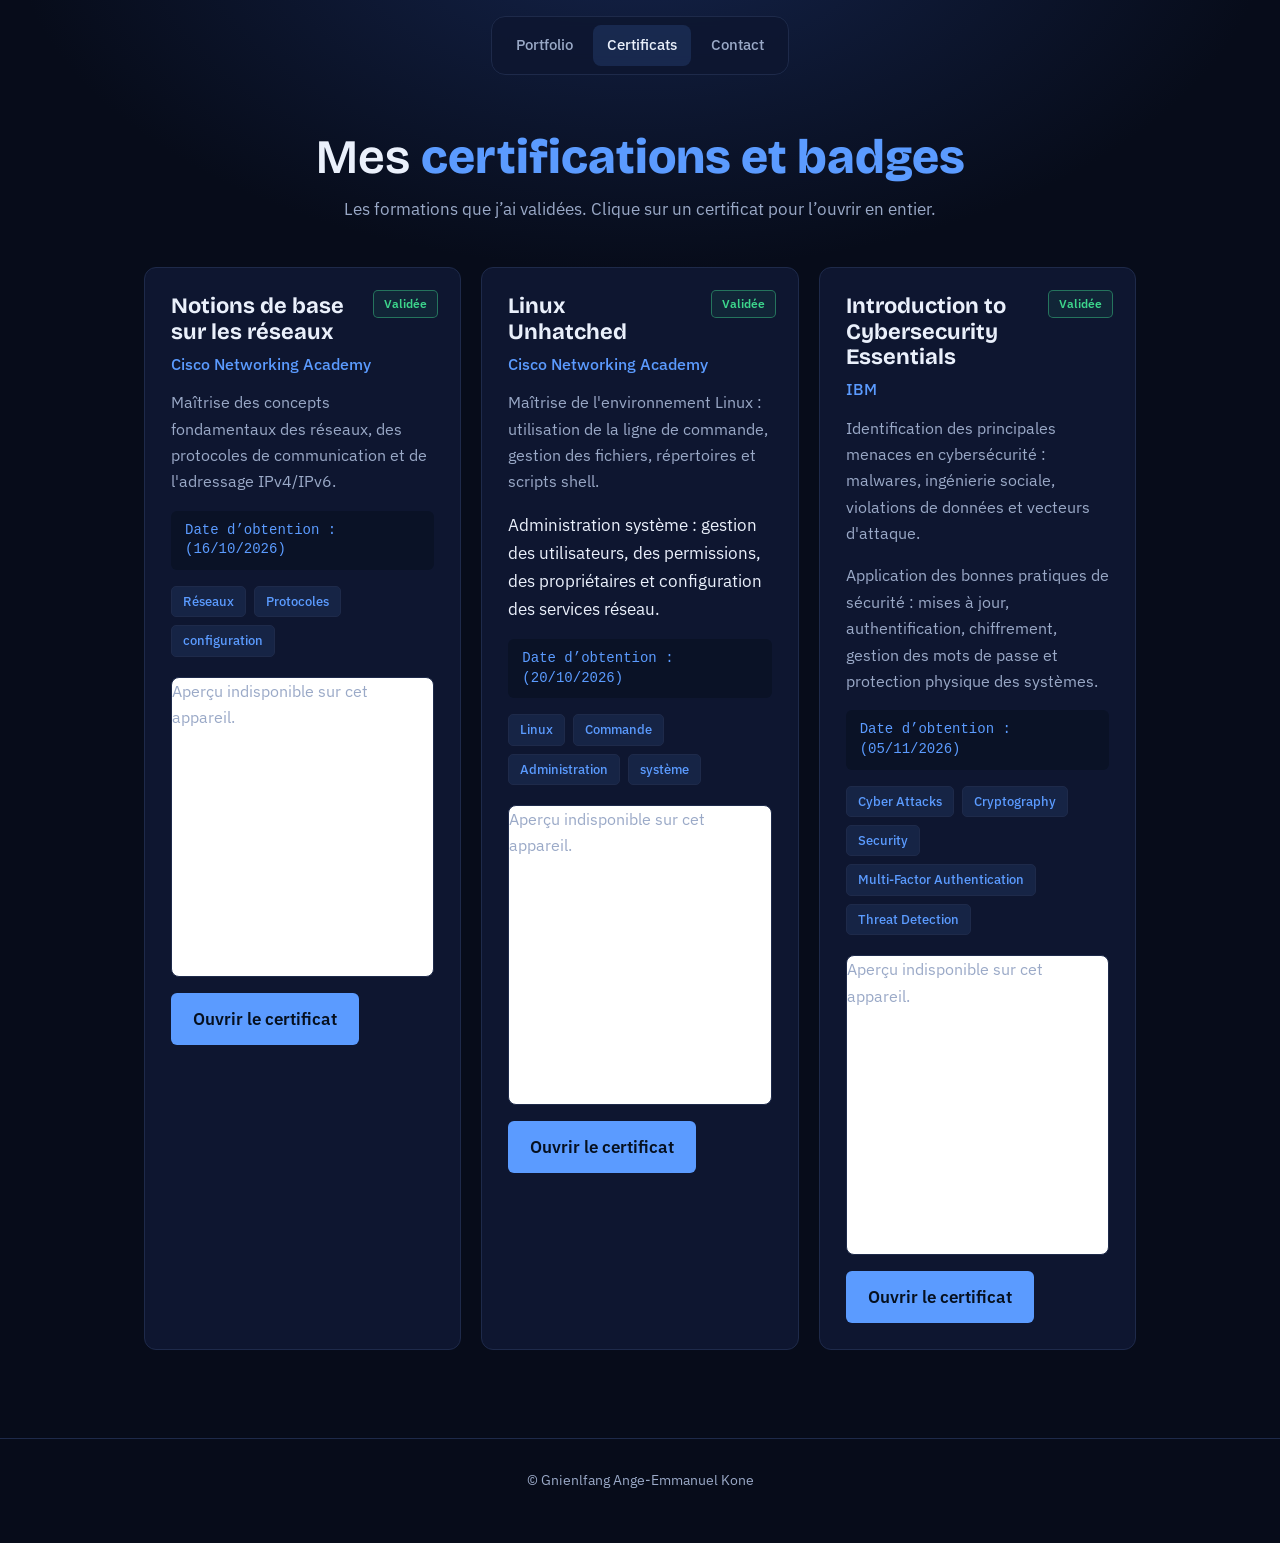
==== certificats.html @ 9643ed2d "Nouveau design" ====
<!DOCTYPE html>
<html lang="fr">
<head>
<meta charset="utf-8">
<meta name="viewport" content="width=device-width, initial-scale=1">
<title>Certifications – Gnienlfang Ange-Emmanuel Kone</title>
<link rel="preconnect" href="https://fonts.googleapis.com">
<link rel="preconnect" href="https://fonts.gstatic.com" crossorigin>
<link href="https://fonts.googleapis.com/css2?family=Bricolage+Grotesque:wght@600;800&family=IBM+Plex+Sans:wght@400;500;600&display=swap" rel="stylesheet">
<link rel="stylesheet" href="style.css">
</head>
<body>
<nav class="nav" aria-label="Navigation principale">
  <a href="index.html">Portfolio</a>
  <a href="certificats.html" aria-current="page">Certificats</a>
  <a href="index.html#contact">Contact</a>
</nav>

<main>
<section style="padding-top:130px">
  <div class="wrap">
    <div class="head"><h2>Mes <b>certifications et badges</b></h2><p>Les formations que j’ai validées. Clique sur un certificat pour l’ouvrir en entier.</p></div>
    <div class="grid">

      <!-- Copie-colle un bloc <article> par certificat.
           Mets le PDF dans certificats/ (sans espaces ni accents dans le nom). -->
      <article class="card cert">
        <span class="ok">Validée</span>
        <h3>Notions de base sur les réseaux</h3> 
        <p class="by"> Cisco Networking Academy</p>
        <p>Maîtrise des concepts fondamentaux des réseaux, des protocoles de communication et de l'adressage IPv4/IPv6.</p>
        <div class="date">Date d’obtention : (16/10/2026)</div>
        <ul class="tags"><li>Réseaux</li><li>Protocoles</li><li>configuration</li></ul>
        <object data="certificats/certificat1.pdf" type="application/pdf" aria-label="Aperçu du certificat">
          <p>Aperçu indisponible sur cet appareil.</p>
        </object>
        <a class="cta" href="certificats/certificat1.pdf" target="_blank" rel="noopener">Ouvrir le certificat</a>
      </article>

       <article class="card cert">
        <span class="ok">Validée</span>
        <h3>Linux Unhatched</h3> 
        <p class="by">Cisco Networking Academy</p>
        <p>Maîtrise de l'environnement Linux : utilisation de la ligne de commande, gestion des fichiers, répertoires et scripts shell.</p>
        </p>Administration système : gestion des utilisateurs, des permissions, des propriétaires et configuration des services réseau.</p>
        <div class="date">Date d’obtention : (20/10/2026)</div>
        <ul class="tags"><li>Linux</li><li>Commande</li><li>Administration</li><li>système</li></ul>
        <object data="certificats/certificat2.pdf" type="application/pdf" aria-label="Aperçu du certificat">
          <p>Aperçu indisponible sur cet appareil.</p>
        </object>
        <a class="cta" href="certificats/certificat2.pdf" target="_blank" rel="noopener">Ouvrir le certificat</a>
      </article>

       <article class="card cert">
        <span class="ok">Validée</span>
        <h3>Introduction to Cybersecurity Essentials</h3> 
        <p class="by">IBM</p>
        <p>Identification des principales menaces en cybersécurité : malwares, ingénierie sociale, violations de données et vecteurs d'attaque.</p>
        <p>Application des bonnes pratiques de sécurité : mises à jour, authentification, chiffrement, gestion des mots de passe et protection physique des systèmes.</p>
        <div class="date">Date d’obtention : (05/11/2026)</div>
        <ul class="tags"><li>Cyber Attacks</li><li>Cryptography</li><li>Security</li><li>Multi-Factor Authentication</li><li>Threat Detection</li></ul>
        <object data="certificats/certificat3.pdf" type="application/pdf" aria-label="Aperçu du certificat">
          <p>Aperçu indisponible sur cet appareil.</p>
        </object>
        <a class="cta" href="certificats/certificat3.pdf" target="_blank" rel="noopener">Ouvrir le certificat</a>
      </article>

    </div>
  </div>
</section>
</main>

<footer>© Gnienlfang Ange-Emmanuel Kone</footer>
</body>
</html>
---- style.css ----
:root{--bg:#070C1A;--card:#0E1630;--line:#1E2A4A;--ink:#EAF0FB;--muted:#9AA9C7;--blue:#5B9BFF;--amber:#F2A33A;--green:#3DD68C}
*{box-sizing:border-box}
html{scroll-behavior:smooth}
body{margin:0;color:var(--ink);font:400 17px/1.65 "IBM Plex Sans",system-ui,sans-serif;background:radial-gradient(900px 500px at 50% -80px,#14234A 0,transparent 70%),var(--bg)}
h1,h2,h3{font-family:"Bricolage Grotesque","IBM Plex Sans",sans-serif;line-height:1.15;margin:0}
a{color:var(--blue)}
a:focus-visible{outline:3px solid var(--amber);outline-offset:3px}
.wrap{max-width:1040px;margin:0 auto;padding:0 24px}
section{padding:88px 0;scroll-margin-top:40px}
.head{text-align:center;margin-bottom:44px}
.head h2{font-size:clamp(32px,5vw,48px);font-weight:600}
.head h2 b{color:var(--blue);font-weight:800}
.head p{color:var(--muted);margin:10px 0 0}

/* navigation flottante */
.nav{position:fixed;top:16px;left:50%;transform:translateX(-50%);z-index:10;display:flex;gap:6px;padding:8px 10px;background:rgba(14,22,48,.82);backdrop-filter:blur(10px);border:1px solid var(--line);border-radius:14px;max-width:calc(100% - 24px)}
.nav a{color:var(--muted);text-decoration:none;font-weight:500;font-size:15px;padding:8px 14px;border-radius:8px;white-space:nowrap}
.nav a:hover,.nav a[aria-current]{color:var(--ink);background:rgba(91,155,255,.14)}

/* accueil */
.hero{min-height:100vh;display:flex;flex-direction:column;align-items:center;justify-content:center;text-align:center;padding:110px 24px 60px}
.photo{position:relative;width:156px;height:156px;border-radius:22px;overflow:hidden;border:3px solid var(--blue);box-shadow:0 0 36px rgba(91,155,255,.38);background:var(--card);display:grid;place-items:center;font:800 64px "Bricolage Grotesque",sans-serif;color:var(--blue);margin-bottom:28px}
.photo img{position:absolute;inset:0;width:100%;height:100%;object-fit:cover}
.badge{display:inline-block;padding:8px 18px;border:1px solid var(--line);background:rgba(91,155,255,.08);color:var(--blue);font-weight:500;font-size:15px;border-radius:6px}
.hero h1{font-size:clamp(36px,6.2vw,66px);font-weight:600;letter-spacing:-.02em;margin:22px 0 10px;max-width:16ch}
.hero h1 b{color:var(--amber);font-weight:800}
.where{color:var(--muted);margin:0 0 30px}
.where::before{content:"";display:inline-block;width:9px;height:9px;border-radius:50%;background:var(--amber);margin-right:8px}
.btns{display:flex;gap:12px;flex-wrap:wrap;justify-content:center}

/* boutons */
.cta{display:inline-block;padding:12px 22px;background:var(--blue);color:#06101F;font-weight:600;text-decoration:none;border-radius:6px}
.cta:hover{background:#82B3FF}
.cta.ghost{background:transparent;color:var(--ink);border:2px solid var(--line)}
.cta.ghost:hover{border-color:var(--blue)}

/* cartes */
.grid{display:grid;grid-template-columns:repeat(auto-fit,minmax(300px,1fr));gap:20px}
.card{background:var(--card);border:1px solid var(--line);border-radius:12px;padding:26px;position:relative}
.card h3{font-size:22px;margin-bottom:10px}
.card p{color:var(--muted);margin:0 0 16px;font-size:16px}
.tags{display:flex;flex-wrap:wrap;gap:8px;padding:0;margin:0 0 20px;list-style:none}
.tags li{font-size:13px;font-weight:500;padding:4px 11px;color:var(--blue);background:rgba(91,155,255,.1);border:1px solid var(--line);border-radius:5px}
.tag-note{position:absolute;top:22px;right:22px;font-size:12px;font-weight:600;color:var(--amber);border:1px solid rgba(242,163,58,.45);background:rgba(242,163,58,.08);padding:3px 10px;border-radius:5px}
.proj{border:2px solid #24407A}
.proj.wide{grid-column:1/-1}
.proj h3{padding-right:120px}
.proj img{width:100%;height:auto;display:block;border-radius:8px;border:1px solid var(--line);margin-bottom:18px;background:#fff}
.gallery{display:grid;grid-template-columns:repeat(auto-fit,minmax(220px,1fr));gap:12px;margin-bottom:18px}
.gallery img{margin:0}
.actions{display:flex;gap:10px;flex-wrap:wrap}
.proj code{font-size:14px;background:#0A1226;padding:1px 6px;border-radius:4px}

/* contact */
.contact{text-align:center}
.contact ul{list-style:none;padding:0;margin:26px 0 0;display:flex;gap:12px;justify-content:center;flex-wrap:wrap}
footer{text-align:center;color:var(--muted);font-size:14px;padding:30px 24px 50px;border-top:1px solid var(--line)}

/* certificats */
.cert .ok{position:absolute;top:22px;right:22px;font-size:12px;font-weight:600;color:var(--green);border:1px solid rgba(61,214,140,.45);background:rgba(61,214,140,.08);padding:3px 10px;border-radius:5px}
.cert h3{padding-right:90px;margin-bottom:6px}
.cert .by{color:var(--blue);font-weight:500;margin:0 0 12px}
.cert .date{font:14px/1.4 ui-monospace,Consolas,monospace;color:var(--blue);background:#0A1226;padding:10px 14px;border-radius:6px;margin-bottom:16px}
.cert object{width:100%;height:300px;border-radius:8px;border:1px solid var(--line);background:#fff;margin-bottom:16px;display:block}

@media (max-width:640px){
  .nav a{padding:8px 9px;font-size:14px}
  .proj h3{padding-right:0;margin-top:28px}
  section{padding:64px 0}
}
@media (prefers-reduced-motion:reduce){html{scroll-behavior:auto}}
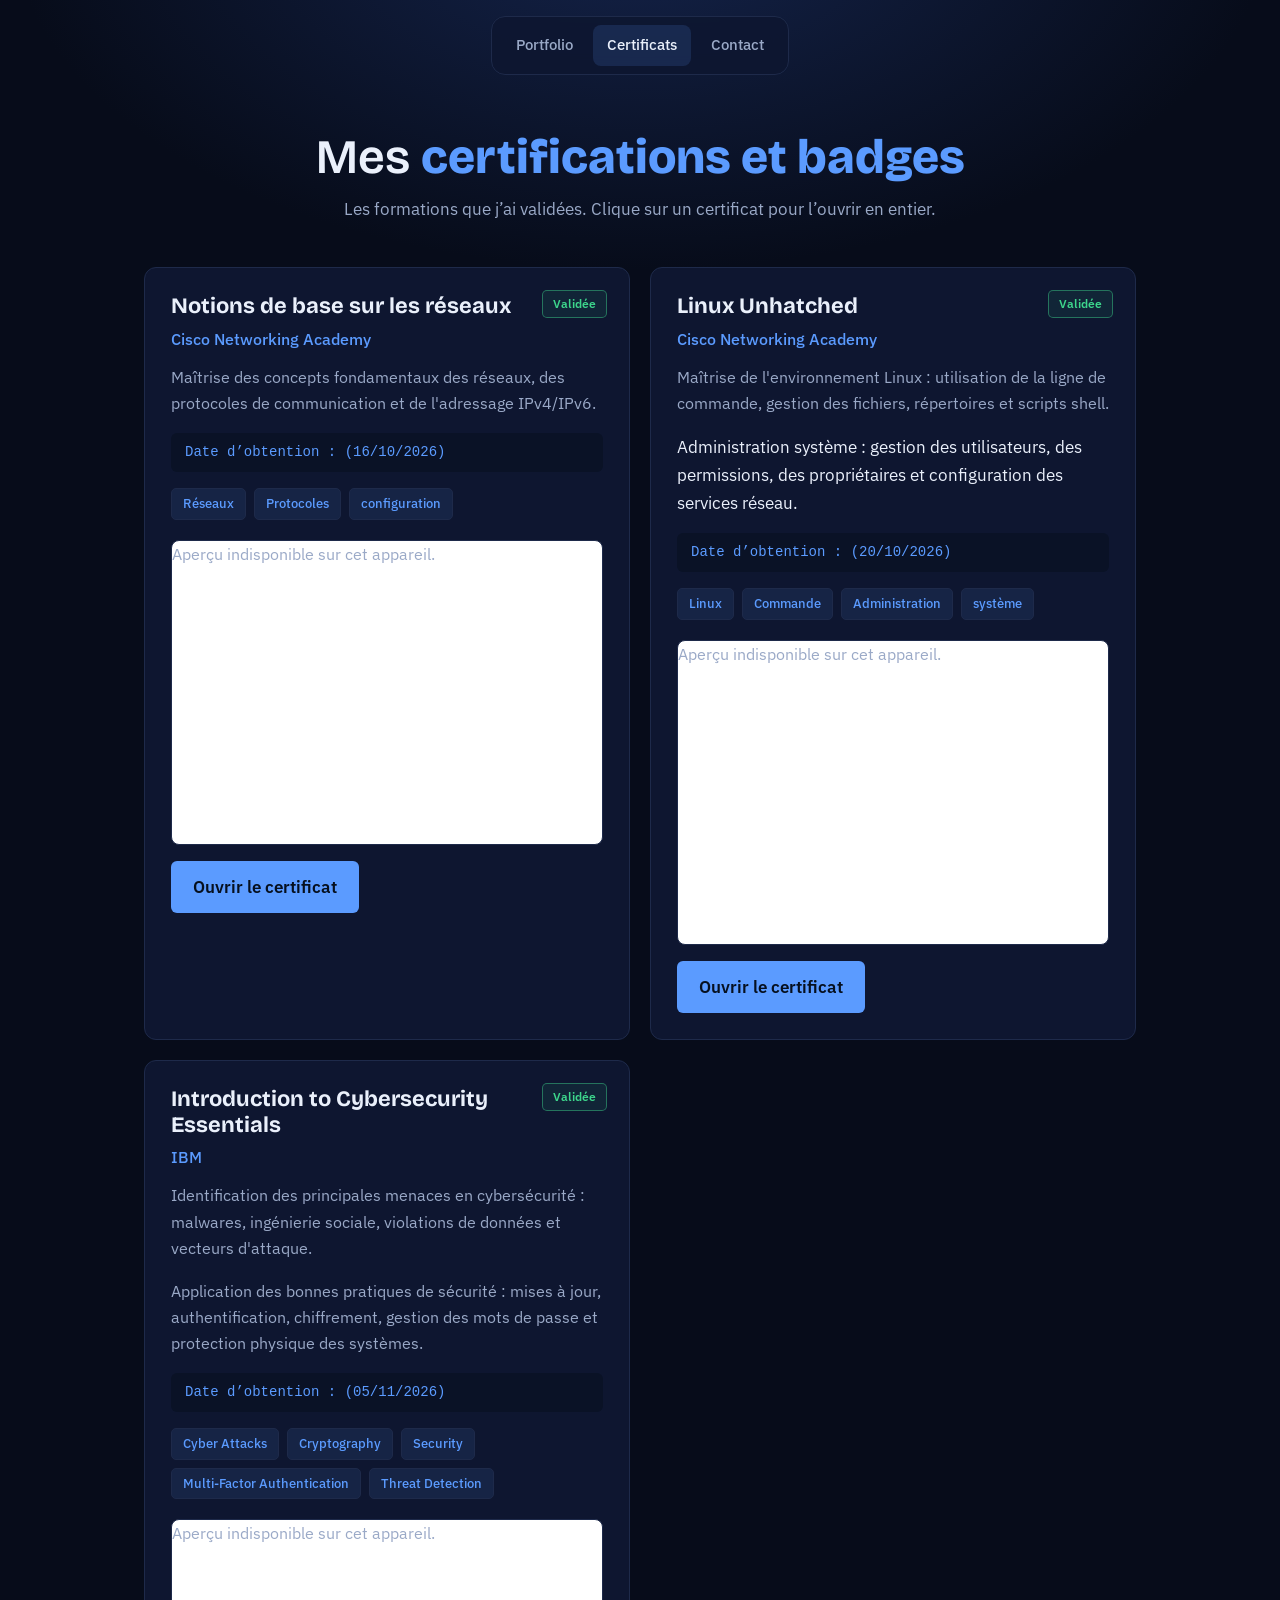
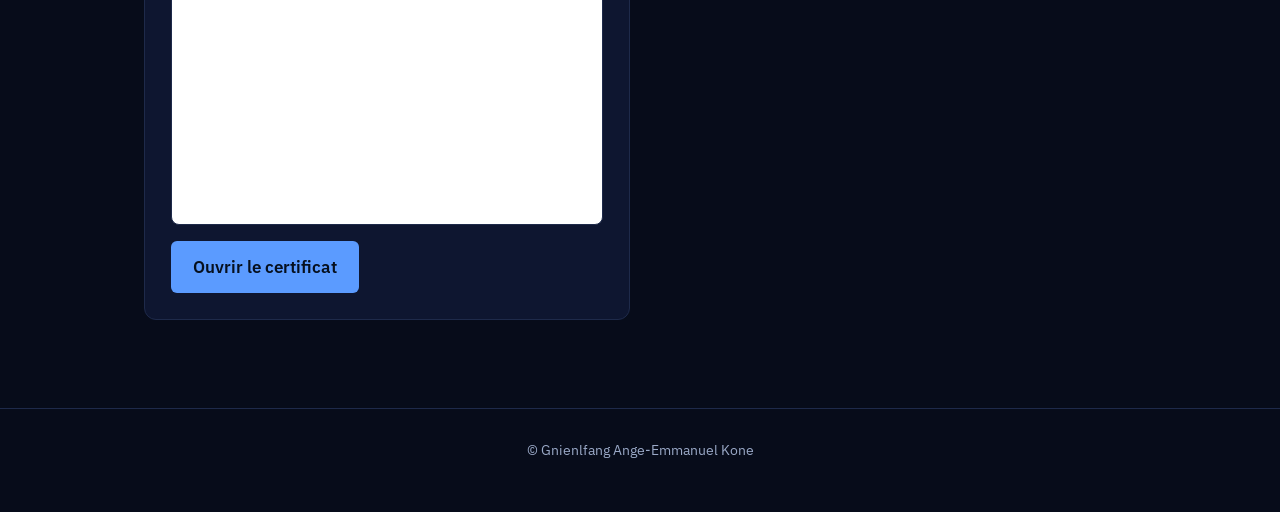
==== commit a4176596: "Correction des noms de dossiers" ====
--- a/certificats.html
+++ b/certificats.html
@@ -71,5 +71,6 @@
 </main>
 
 <footer>© Gnienlfang Ange-Emmanuel Kone</footer>
+<script src="script.js"></script>
 </body>
 </html>
--- a/style.css
+++ b/style.css
@@ -61,11 +61,17 @@
 .cert h3{padding-right:90px;margin-bottom:6px}
 .cert .by{color:var(--blue);font-weight:500;margin:0 0 12px}
 .cert .date{font:14px/1.4 ui-monospace,Consolas,monospace;color:var(--blue);background:#0A1226;padding:10px 14px;border-radius:6px;margin-bottom:16px}
-.cert object{width:100%;height:300px;border-radius:8px;border:1px solid var(--line);background:#fff;margin-bottom:16px;display:block}
+.cert object{width:100%;aspect-ratio:1.414;height:auto;border-radius:8px;border:1px solid var(--line);background:#fff;margin-bottom:16px;display:block}
+
+.grid:has(.cert){grid-template-columns:repeat(auto-fit,minmax(min(420px,100%),1fr))}
+
+/* animation au défilement */
+.js .reveal{opacity:0;transform:translateY(32px);transition:opacity .7s ease,transform .7s cubic-bezier(.2,.7,.2,1);transition-delay:var(--d,0s)}
+.js .reveal.in{opacity:1;transform:none}
 
 @media (max-width:640px){
   .nav a{padding:8px 9px;font-size:14px}
   .proj h3{padding-right:0;margin-top:28px}
   section{padding:64px 0}
 }
-@media (prefers-reduced-motion:reduce){html{scroll-behavior:auto}}+@media (prefers-reduced-motion:reduce){html{scroll-behavior:auto}.js .reveal{opacity:1;transform:none;transition:none}}
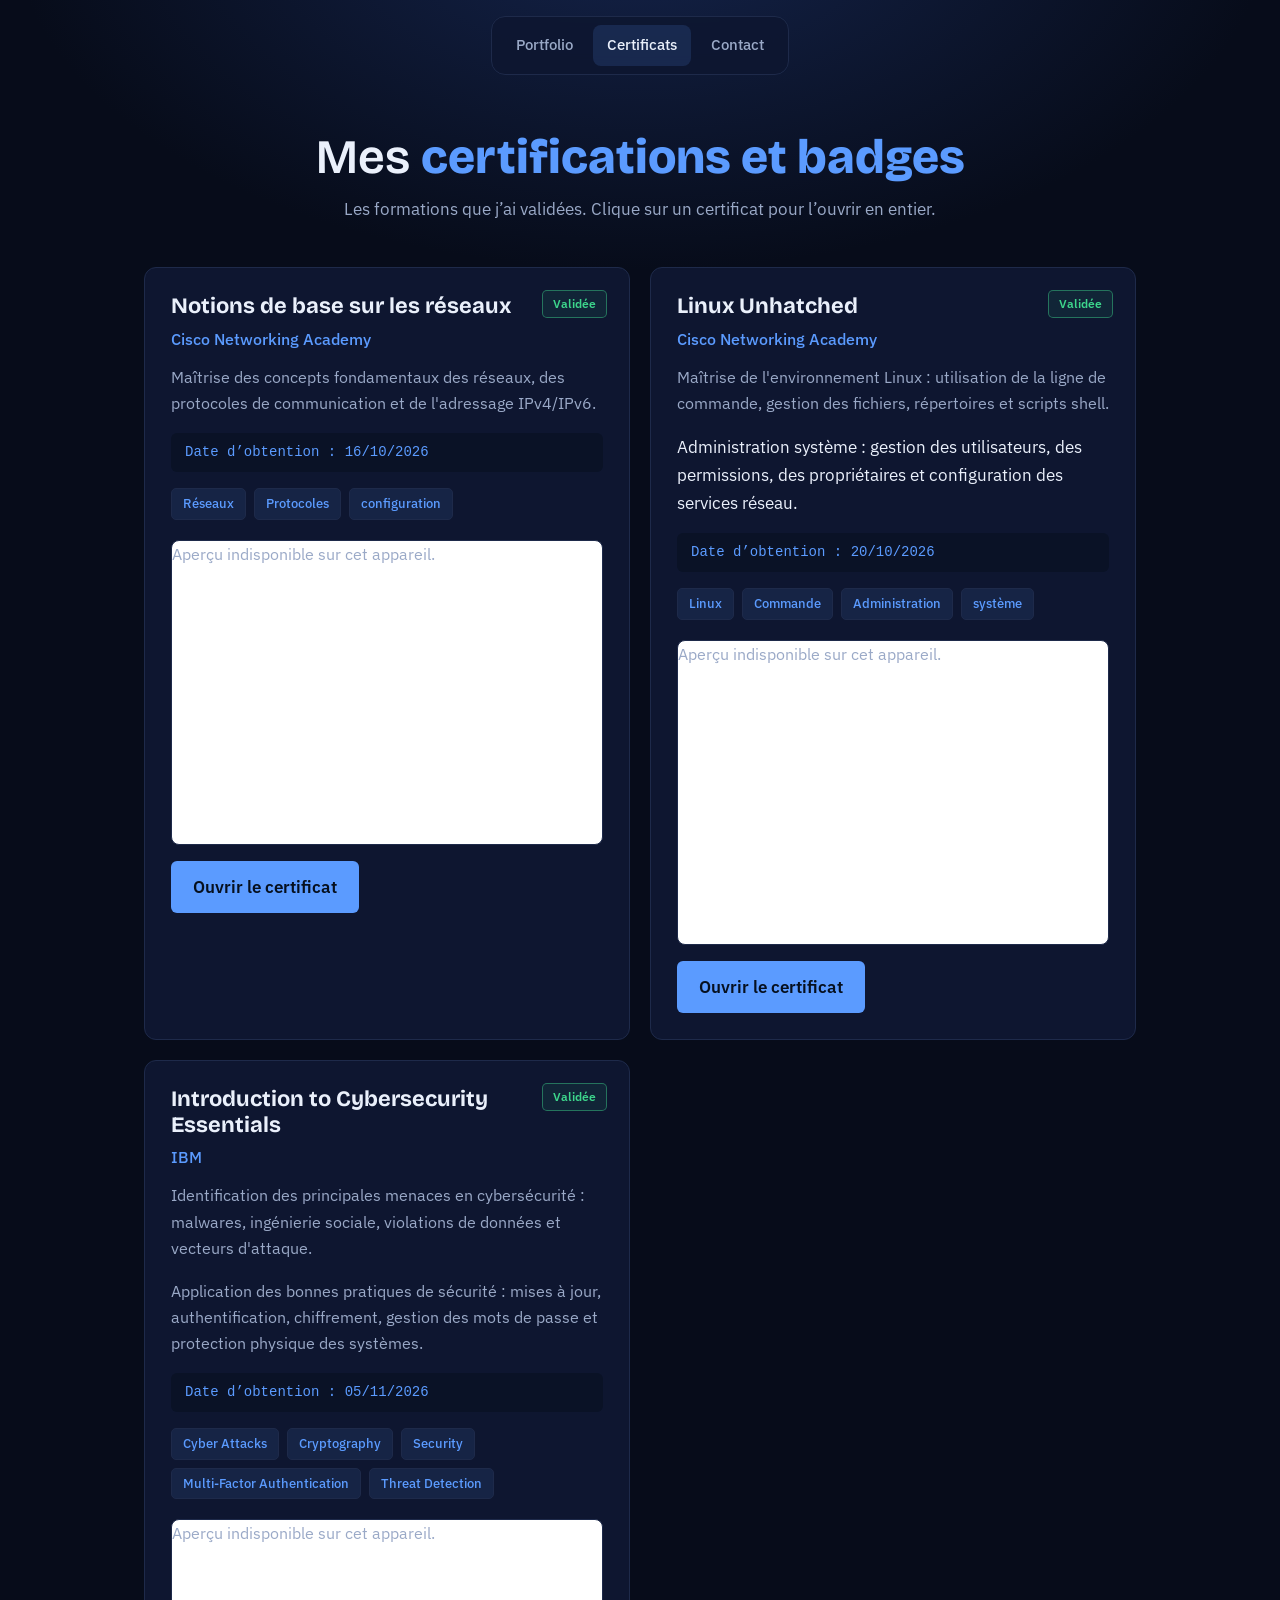
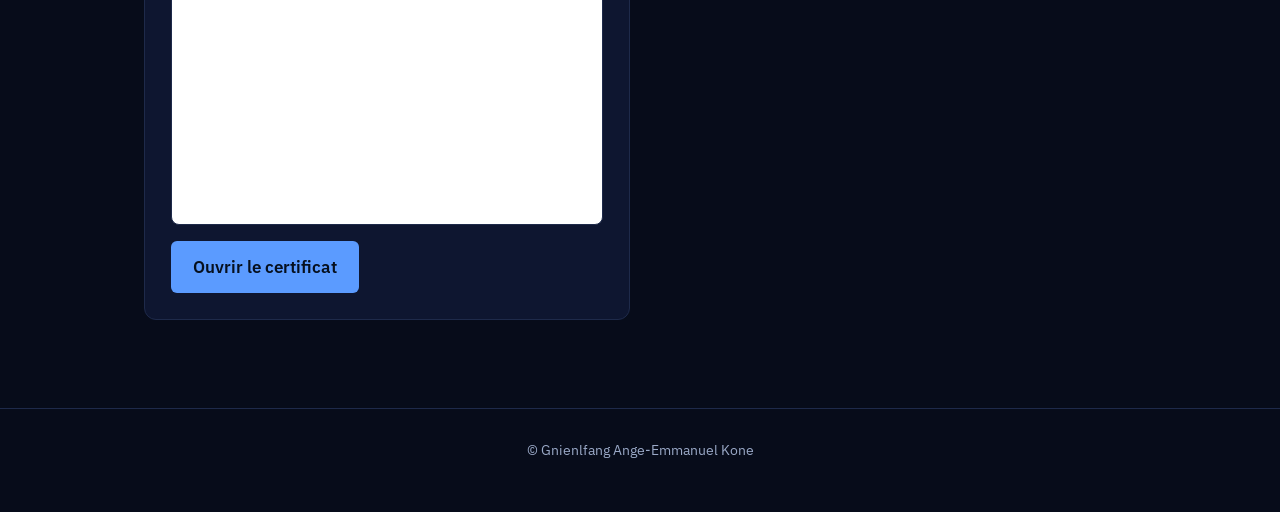
==== commit 4b274398: "modification  certificat3" ====
--- a/certificats.html
+++ b/certificats.html
@@ -29,7 +29,7 @@
         <h3>Notions de base sur les réseaux</h3> 
         <p class="by"> Cisco Networking Academy</p>
         <p>Maîtrise des concepts fondamentaux des réseaux, des protocoles de communication et de l'adressage IPv4/IPv6.</p>
-        <div class="date">Date d’obtention : (16/10/2026)</div>
+        <div class="date">Date d’obtention : 16/10/2026</div>
         <ul class="tags"><li>Réseaux</li><li>Protocoles</li><li>configuration</li></ul>
         <object data="certificats/certificat1.pdf" type="application/pdf" aria-label="Aperçu du certificat">
           <p>Aperçu indisponible sur cet appareil.</p>
@@ -43,7 +43,7 @@
         <p class="by">Cisco Networking Academy</p>
         <p>Maîtrise de l'environnement Linux : utilisation de la ligne de commande, gestion des fichiers, répertoires et scripts shell.</p>
         </p>Administration système : gestion des utilisateurs, des permissions, des propriétaires et configuration des services réseau.</p>
-        <div class="date">Date d’obtention : (20/10/2026)</div>
+        <div class="date">Date d’obtention : 20/10/2026</div>
         <ul class="tags"><li>Linux</li><li>Commande</li><li>Administration</li><li>système</li></ul>
         <object data="certificats/certificat2.pdf" type="application/pdf" aria-label="Aperçu du certificat">
           <p>Aperçu indisponible sur cet appareil.</p>
@@ -57,7 +57,7 @@
         <p class="by">IBM</p>
         <p>Identification des principales menaces en cybersécurité : malwares, ingénierie sociale, violations de données et vecteurs d'attaque.</p>
         <p>Application des bonnes pratiques de sécurité : mises à jour, authentification, chiffrement, gestion des mots de passe et protection physique des systèmes.</p>
-        <div class="date">Date d’obtention : (05/11/2026)</div>
+        <div class="date">Date d’obtention : 05/11/2026</div>
         <ul class="tags"><li>Cyber Attacks</li><li>Cryptography</li><li>Security</li><li>Multi-Factor Authentication</li><li>Threat Detection</li></ul>
         <object data="certificats/certificat3.pdf" type="application/pdf" aria-label="Aperçu du certificat">
           <p>Aperçu indisponible sur cet appareil.</p>
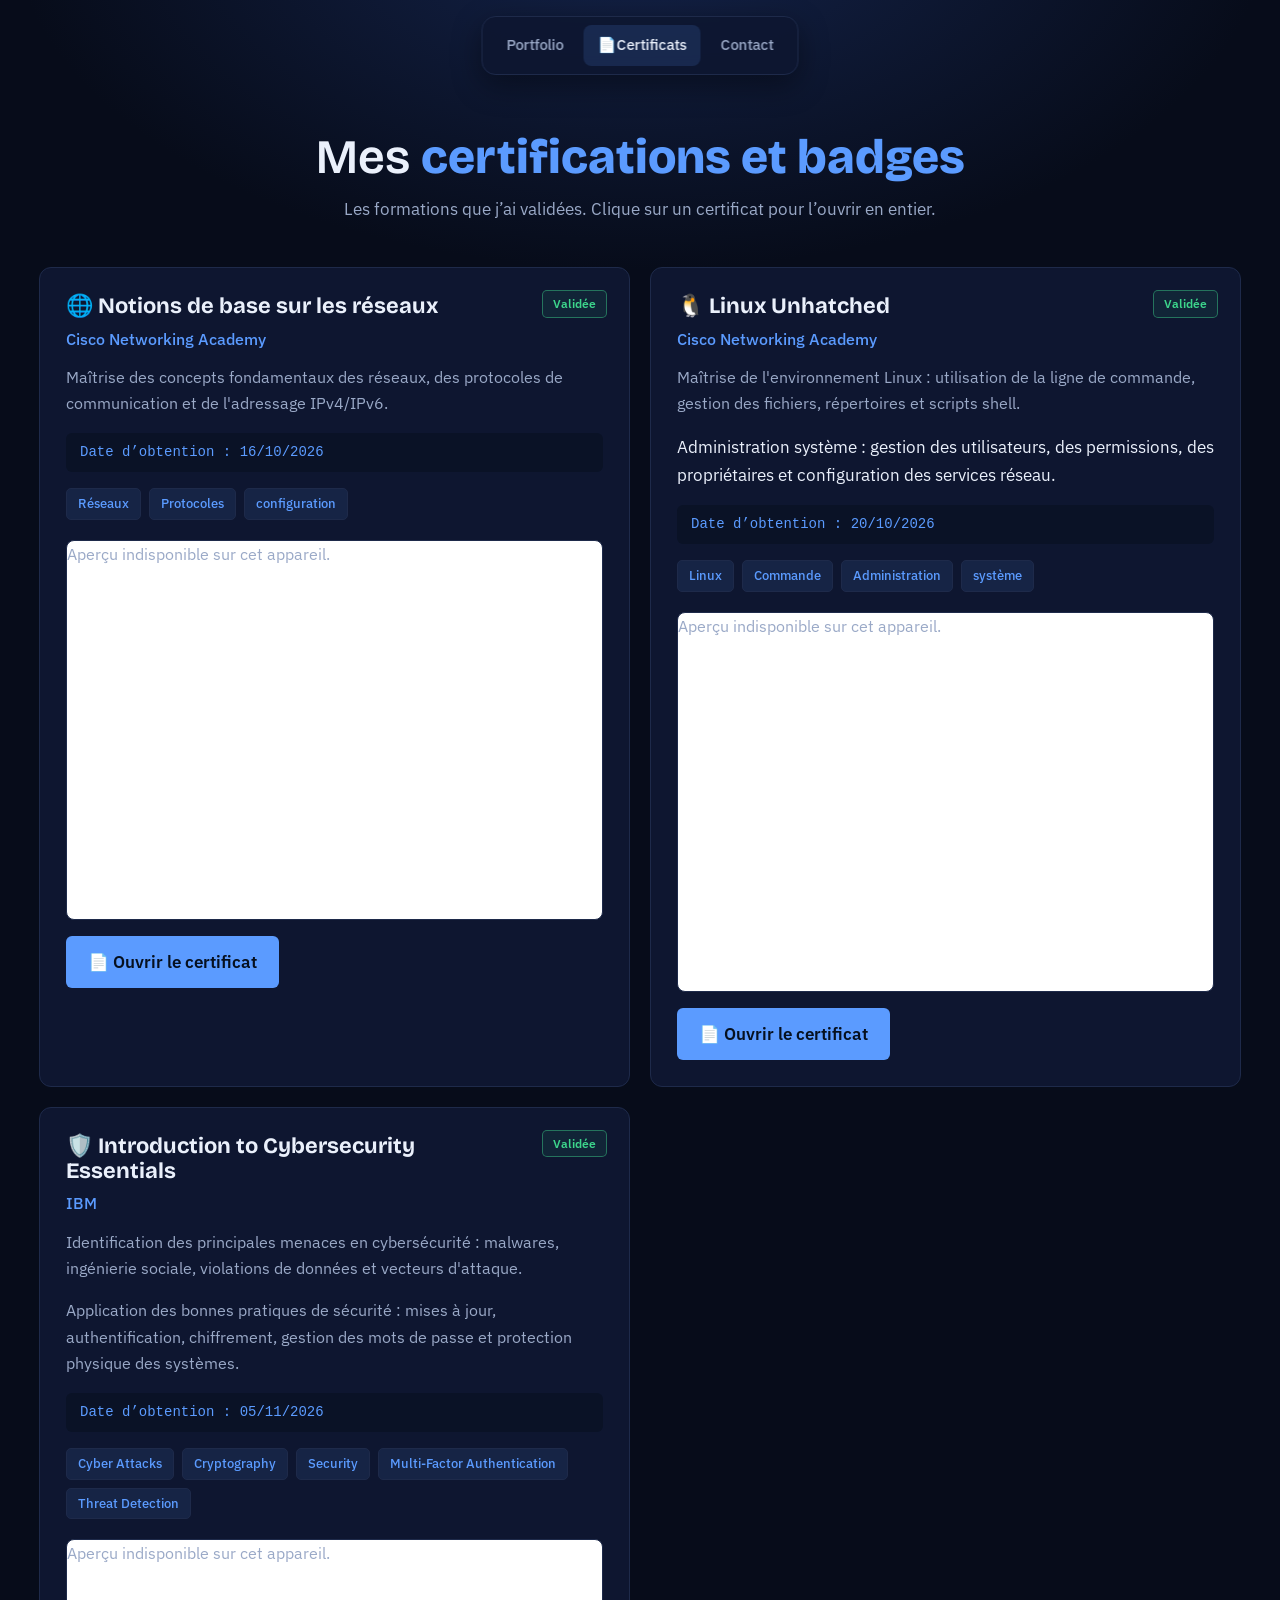
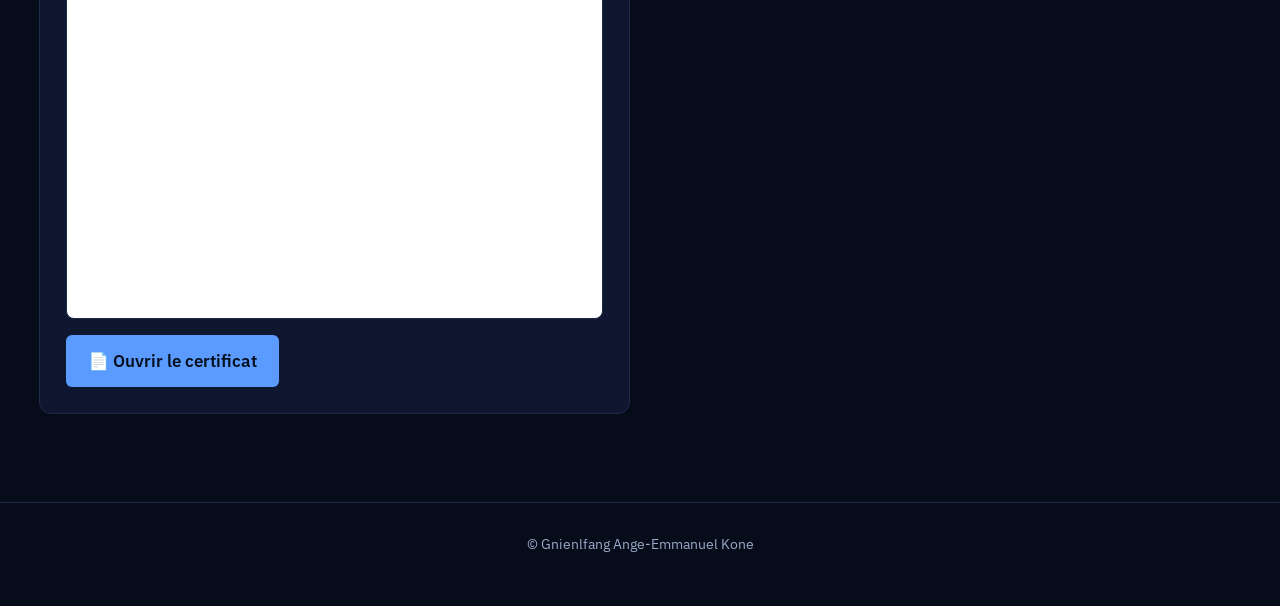
==== commit bb15a9a1: "Amelioration" ====
--- a/certificats.html
+++ b/certificats.html
@@ -12,7 +12,7 @@
 <body>
 <nav class="nav" aria-label="Navigation principale">
   <a href="index.html">Portfolio</a>
-  <a href="certificats.html" aria-current="page">Certificats</a>
+  <a href="certificats.html" aria-current="page">📄Certificats</a>
   <a href="index.html#contact">Contact</a>
 </nav>
 
@@ -26,7 +26,7 @@
            Mets le PDF dans certificats/ (sans espaces ni accents dans le nom). -->
       <article class="card cert">
         <span class="ok">Validée</span>
-        <h3>Notions de base sur les réseaux</h3> 
+        <h3>🌐 Notions de base sur les réseaux</h3> 
         <p class="by"> Cisco Networking Academy</p>
         <p>Maîtrise des concepts fondamentaux des réseaux, des protocoles de communication et de l'adressage IPv4/IPv6.</p>
         <div class="date">Date d’obtention : 16/10/2026</div>
@@ -34,12 +34,12 @@
         <object data="certificats/certificat1.pdf" type="application/pdf" aria-label="Aperçu du certificat">
           <p>Aperçu indisponible sur cet appareil.</p>
         </object>
-        <a class="cta" href="certificats/certificat1.pdf" target="_blank" rel="noopener">Ouvrir le certificat</a>
+        <a class="cta" href="certificats/certificat1.pdf" target="_blank" rel="noopener">📄 Ouvrir le certificat</a>
       </article>
 
        <article class="card cert">
         <span class="ok">Validée</span>
-        <h3>Linux Unhatched</h3> 
+        <h3>🐧 Linux Unhatched</h3> 
         <p class="by">Cisco Networking Academy</p>
         <p>Maîtrise de l'environnement Linux : utilisation de la ligne de commande, gestion des fichiers, répertoires et scripts shell.</p>
         </p>Administration système : gestion des utilisateurs, des permissions, des propriétaires et configuration des services réseau.</p>
@@ -48,12 +48,12 @@
         <object data="certificats/certificat2.pdf" type="application/pdf" aria-label="Aperçu du certificat">
           <p>Aperçu indisponible sur cet appareil.</p>
         </object>
-        <a class="cta" href="certificats/certificat2.pdf" target="_blank" rel="noopener">Ouvrir le certificat</a>
+        <a class="cta" href="certificats/certificat2.pdf" target="_blank" rel="noopener">📄 Ouvrir le certificat</a>
       </article>
 
        <article class="card cert">
         <span class="ok">Validée</span>
-        <h3>Introduction to Cybersecurity Essentials</h3> 
+        <h3>🛡️ Introduction to Cybersecurity Essentials</h3> 
         <p class="by">IBM</p>
         <p>Identification des principales menaces en cybersécurité : malwares, ingénierie sociale, violations de données et vecteurs d'attaque.</p>
         <p>Application des bonnes pratiques de sécurité : mises à jour, authentification, chiffrement, gestion des mots de passe et protection physique des systèmes.</p>
@@ -62,7 +62,7 @@
         <object data="certificats/certificat3.pdf" type="application/pdf" aria-label="Aperçu du certificat">
           <p>Aperçu indisponible sur cet appareil.</p>
         </object>
-        <a class="cta" href="certificats/certificat3.pdf" target="_blank" rel="noopener">Ouvrir le certificat</a>
+        <a class="cta" href="certificats/certificat3.pdf" target="_blank" rel="noopener">📄 Ouvrir le certificat</a>
       </article>
 
     </div>
--- a/style.css
+++ b/style.css
@@ -5,7 +5,7 @@
 h1,h2,h3{font-family:"Bricolage Grotesque","IBM Plex Sans",sans-serif;line-height:1.15;margin:0}
 a{color:var(--blue)}
 a:focus-visible{outline:3px solid var(--amber);outline-offset:3px}
-.wrap{max-width:1040px;margin:0 auto;padding:0 24px}
+.wrap{max-width:1250px;margin:0 auto;padding:0 24px}
 section{padding:88px 0;scroll-margin-top:40px}
 .head{text-align:center;margin-bottom:44px}
 .head h2{font-size:clamp(32px,5vw,48px);font-weight:600}
@@ -44,7 +44,7 @@
 .tag-note{position:absolute;top:22px;right:22px;font-size:12px;font-weight:600;color:var(--amber);border:1px solid rgba(242,163,58,.45);background:rgba(242,163,58,.08);padding:3px 10px;border-radius:5px}
 .proj{border:2px solid #24407A}
 .proj.wide{grid-column:1/-1}
-.proj h3{padding-right:120px}
+.proj h3{margin-top:26px}
 .proj img{width:100%;height:auto;display:block;border-radius:8px;border:1px solid var(--line);margin-bottom:18px;background:#fff}
 .gallery{display:grid;grid-template-columns:repeat(auto-fit,minmax(220px,1fr));gap:12px;margin-bottom:18px}
 .gallery img{margin:0}
@@ -63,7 +63,12 @@
 .cert .date{font:14px/1.4 ui-monospace,Consolas,monospace;color:var(--blue);background:#0A1226;padding:10px 14px;border-radius:6px;margin-bottom:16px}
 .cert object{width:100%;aspect-ratio:1.414;height:auto;border-radius:8px;border:1px solid var(--line);background:#fff;margin-bottom:16px;display:block}
 
-.grid:has(.cert){grid-template-columns:repeat(auto-fit,minmax(min(420px,100%),1fr))}
+
+/* disposition des grilles */
+#projets .grid{grid-template-columns:repeat(2,1fr)}
+.grid:has(.cert){grid-template-columns:repeat(2,1fr)}
+@media (max-width:900px){.grid:has(.cert){grid-template-columns:repeat(2,1fr)}}
+@media (max-width:700px){#projets .grid,.grid:has(.cert){grid-template-columns:1fr}}
 
 /* animation au défilement */
 .js .reveal{opacity:0;transform:translateY(32px);transition:opacity .7s ease,transform .7s cubic-bezier(.2,.7,.2,1);transition-delay:var(--d,0s)}
@@ -71,7 +76,20 @@
 
 @media (max-width:640px){
   .nav a{padding:8px 9px;font-size:14px}
-  .proj h3{padding-right:0;margin-top:28px}
   section{padding:64px 0}
 }
-@media (prefers-reduced-motion:reduce){html{scroll-behavior:auto}.js .reveal{opacity:1;transform:none;transition:none}}+@media (prefers-reduced-motion:reduce){html{scroll-behavior:auto}.js .reveal{opacity:1;transform:none;transition:none}}
+
+/* parcours */
+#parcours .grid{grid-template-columns:repeat(2,1fr)}
+.edu{list-style:none;padding:0;margin:0}
+.edu li{padding:14px 0;border-top:1px solid var(--line);font-weight:500}
+.edu li:first-child{border-top:0;padding-top:0}
+.edu small{display:block;color:var(--muted);font-weight:400}
+@media (max-width:700px){#parcours .grid{grid-template-columns:1fr}}
+
+/* barre du haut : effets */
+.nav{box-shadow:0 10px 30px rgba(0,0,0,.4)}
+.nav a{transition:color .2s,background .2s}
+.nav a.active{color:var(--ink);background:rgba(91,155,255,.2);box-shadow:inset 0 -2px 0 var(--blue)}
+.progress{position:fixed;top:0;left:0;width:100%;height:3px;z-index:20;transform:scaleX(0);transform-origin:left;background:linear-gradient(90deg,var(--blue),var(--amber))}
